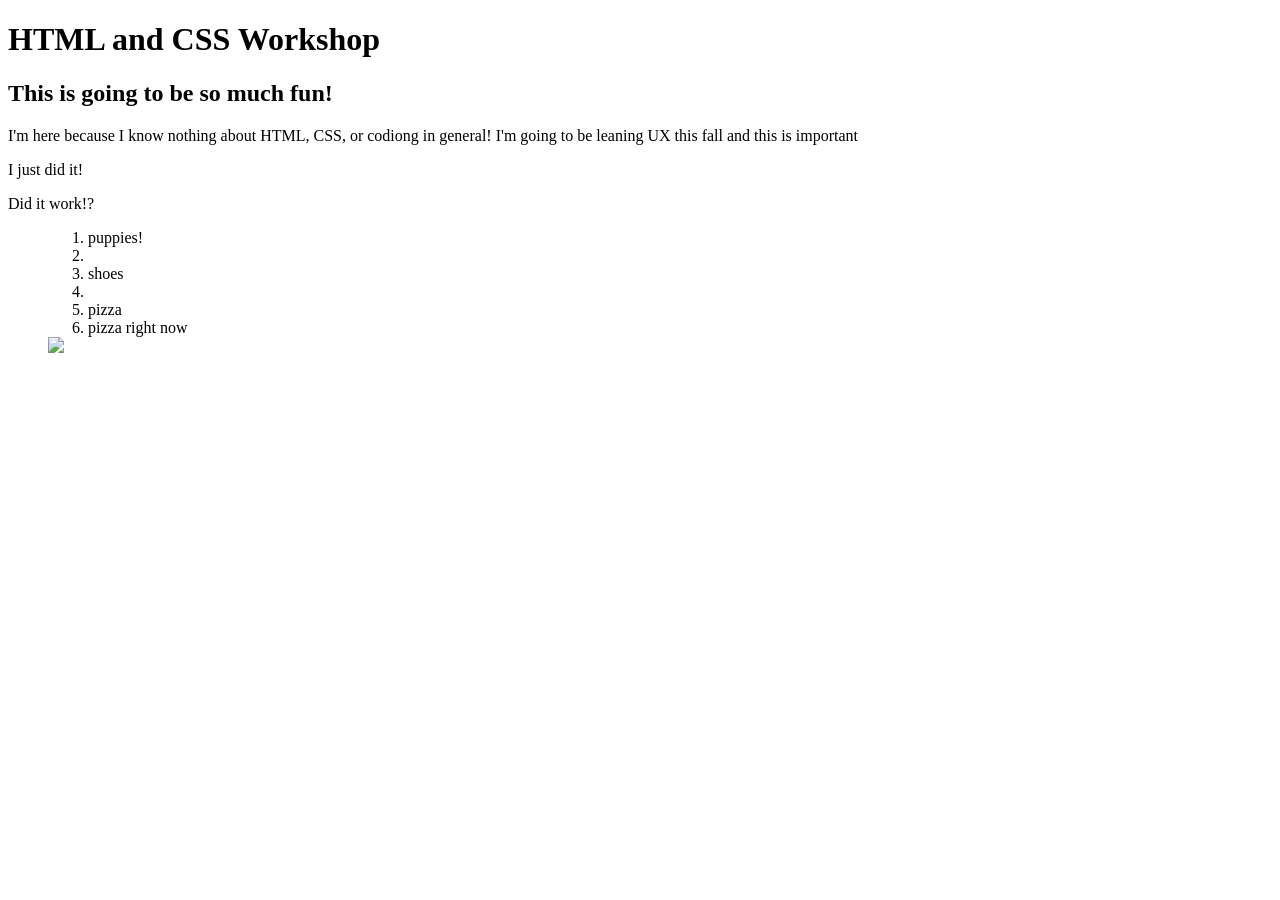
==== index.html @ b4656cb2 "Create index.html" ====
<!DOCTYPE html>
<html>
<head>
  <meta charset="utf-8">
  <meta name="viewport" content="width=device-width">
  <title>JS Bin</title>
  <link rel=:stylesheet" type="text/css" href="style.css">
</head>
<body>
  <h1>HTML and CSS Workshop</h1>
  <h2>This is going to be so much fun!</h2>
<div>
  <p>I'm here because I know nothing about HTML, CSS, or codiong in general! I'm going to be leaning UX this fall and this is important </p>
  <p>I just did it!<p>
  <p>Did it work!?<p>
</div>
  <ul>
<ol>
  <li>puppies!</li>
    <li id="make-me-orange" class="red-background":cameras</li>
    <li>shoes</li>
    <li class=""toast</li>
    <li class="red-background">pizza</li>
    <li>pizza right now</li>
   </ol>
    
    <img src="https://s3.amazonaws.com/cdn-origin-etr.akc.org/wp-content/uploads/2017/11/12231413/Labrador-Retriever-MP.jpg" />
</body>
  
</html>
---- style.css ----
h1 {
  color: blue;
  background: pink;
}
body {
  background-color: green;
}
body {
  color: #ff00aa;
}
li{
  background-color: maroon;
}
li:nth-child(5){
  background-color: yellow;
}  

#make-me-orange {
  background-color: black;
}

img {
  width: 100%;
}
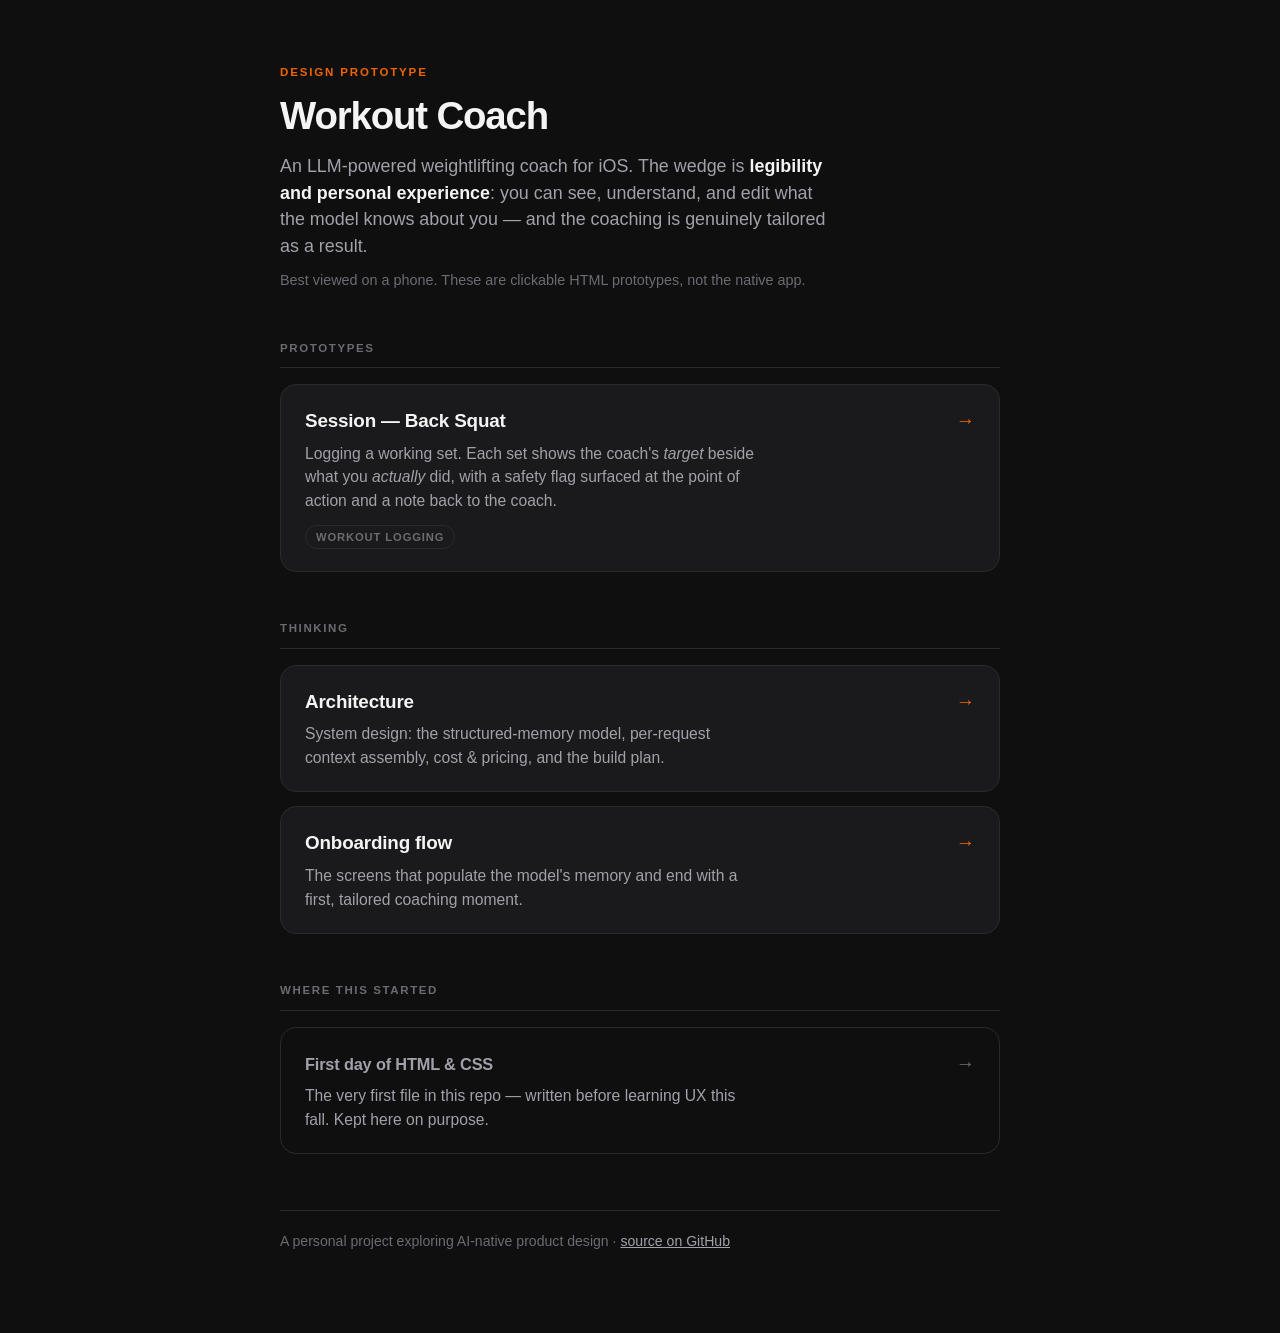
==== commit 6a3ee034: "Add landing page; preserve original first-day file New index.html is a dark, tidy landing page linki" ====
--- a/index.html
+++ b/index.html
@@ -1,30 +1,149 @@
 <!DOCTYPE html>
-<html>
+<html lang="en">
 <head>
-  <meta charset="utf-8">
-  <meta name="viewport" content="width=device-width">
-  <title>JS Bin</title>
-  <link rel=:stylesheet" type="text/css" href="style.css">
+<meta charset="UTF-8" />
+<meta name="viewport" content="width=device-width, initial-scale=1.0" />
+<title>Workout Coach — Prototypes</title>
+<style>
+  :root {
+    --bg: #0f0f10;
+    --card: #1a1a1c;
+    --ink: #f4f4f5;
+    --ink-soft: #a1a1aa;
+    --ink-faint: #6b6b72;
+    --accent: #f06400;
+    --hair: #2a2a2d;
+  }
+  * { box-sizing: border-box; margin: 0; padding: 0; }
+  body {
+    font-family: -apple-system, BlinkMacSystemFont, "SF Pro Text", "Helvetica Neue", Arial, sans-serif;
+    background: var(--bg);
+    color: var(--ink);
+    -webkit-font-smoothing: antialiased;
+    line-height: 1.5;
+    min-height: 100vh;
+    padding: 64px 24px 80px;
+  }
+  .wrap { max-width: 720px; margin: 0 auto; }
+
+  .eyebrow {
+    font-size: 0.72rem; letter-spacing: 0.16em; text-transform: uppercase;
+    color: var(--accent); font-weight: 700; margin-bottom: 14px;
+  }
+  h1 {
+    font-size: 2.4rem; line-height: 1.08; letter-spacing: -0.03em;
+    font-weight: 800; margin-bottom: 16px;
+  }
+  .lede {
+    font-size: 1.12rem; color: var(--ink-soft); max-width: 56ch; margin-bottom: 8px;
+  }
+  .lede strong { color: var(--ink); font-weight: 600; }
+
+  .section-title {
+    font-size: 0.72rem; letter-spacing: 0.14em; text-transform: uppercase;
+    color: var(--ink-faint); font-weight: 700;
+    margin: 48px 0 16px; padding-bottom: 10px; border-bottom: 1px solid var(--hair);
+  }
+
+  .grid { display: grid; gap: 14px; }
+
+  .card {
+    display: block; text-decoration: none; color: inherit;
+    background: var(--card); border: 1px solid var(--hair);
+    border-radius: 16px; padding: 22px 24px;
+    transition: border-color .15s ease, transform .15s ease;
+  }
+  .card:hover { border-color: var(--accent); transform: translateY(-2px); }
+  .card .row { display: flex; align-items: baseline; justify-content: space-between; gap: 12px; }
+  .card h3 { font-size: 1.18rem; font-weight: 700; letter-spacing: -0.01em; }
+  .card .arrow { color: var(--accent); font-weight: 700; font-size: 1.2rem; }
+  .card p { color: var(--ink-soft); font-size: 0.98rem; margin-top: 6px; max-width: 52ch; }
+  .card .tag {
+    display: inline-block; margin-top: 12px;
+    font-size: 0.7rem; letter-spacing: 0.08em; text-transform: uppercase;
+    color: var(--ink-faint); font-weight: 600;
+    border: 1px solid var(--hair); border-radius: 999px; padding: 3px 10px;
+  }
+
+  .card.muted { background: transparent; }
+  .card.muted h3 { color: var(--ink-soft); font-weight: 600; font-size: 1.02rem; }
+  .card.muted .arrow { color: var(--ink-faint); }
+
+  footer {
+    margin-top: 56px; padding-top: 20px; border-top: 1px solid var(--hair);
+    color: var(--ink-faint); font-size: 0.88rem;
+  }
+  footer a { color: var(--ink-soft); }
+
+  .hint {
+    margin-top: 10px; font-size: 0.9rem; color: var(--ink-faint);
+  }
+</style>
 </head>
 <body>
-  <h1>HTML and CSS Workshop</h1>
-  <h2>This is going to be so much fun!</h2>
-<div>
-  <p>I'm here because I know nothing about HTML, CSS, or codiong in general! I'm going to be leaning UX this fall and this is important </p>
-  <p>I just did it!<p>
-  <p>Did it work!?<p>
-</div>
-  <ul>
-<ol>
-  <li>puppies!</li>
-    <li id="make-me-orange" class="red-background":cameras</li>
-    <li>shoes</li>
-    <li class=""toast</li>
-    <li class="red-background">pizza</li>
-    <li>pizza right now</li>
-   </ol>
-    
-    <img src="https://s3.amazonaws.com/cdn-origin-etr.akc.org/wp-content/uploads/2017/11/12231413/Labrador-Retriever-MP.jpg" />
+  <div class="wrap">
+    <div class="eyebrow">Design Prototype</div>
+    <h1>Workout Coach</h1>
+    <p class="lede">
+      An LLM-powered weightlifting coach for iOS. The wedge is
+      <strong>legibility and personal experience</strong>: you can see, understand,
+      and edit what the model knows about you — and the coaching is genuinely
+      tailored as a result.
+    </p>
+    <p class="hint">Best viewed on a phone. These are clickable HTML prototypes, not the native app.</p>
+
+    <div class="section-title">Prototypes</div>
+    <div class="grid">
+      <a class="card" href="prototypes/session-back-squat.html">
+        <div class="row">
+          <h3>Session — Back Squat</h3>
+          <span class="arrow">→</span>
+        </div>
+        <p>
+          Logging a working set. Each set shows the coach's <em>target</em> beside what you
+          <em>actually</em> did, with a safety flag surfaced at the point of action and a
+          note back to the coach.
+        </p>
+        <span class="tag">Workout logging</span>
+      </a>
+    </div>
+
+    <div class="section-title">Thinking</div>
+    <div class="grid">
+      <a class="card" href="docs/architecture.md">
+        <div class="row">
+          <h3>Architecture</h3>
+          <span class="arrow">→</span>
+        </div>
+        <p>System design: the structured-memory model, per-request context assembly,
+           cost &amp; pricing, and the build plan.</p>
+      </a>
+      <a class="card" href="docs/onboarding-flow.md">
+        <div class="row">
+          <h3>Onboarding flow</h3>
+          <span class="arrow">→</span>
+        </div>
+        <p>The screens that populate the model's memory and end with a first,
+           tailored coaching moment.</p>
+      </a>
+    </div>
+
+    <div class="section-title">Where this started</div>
+    <div class="grid">
+      <a class="card muted" href="first-day.html">
+        <div class="row">
+          <h3>First day of HTML &amp; CSS</h3>
+          <span class="arrow">→</span>
+        </div>
+        <p>The very first file in this repo — written before learning UX this fall.
+           Kept here on purpose.</p>
+      </a>
+    </div>
+
+    <footer>
+      A personal project exploring AI-native product design ·
+      <a href="https://github.com/eijadi/First-Day-HTML-and-CSS">source on GitHub</a>
+    </footer>
+  </div>
 </body>
-  
 </html>
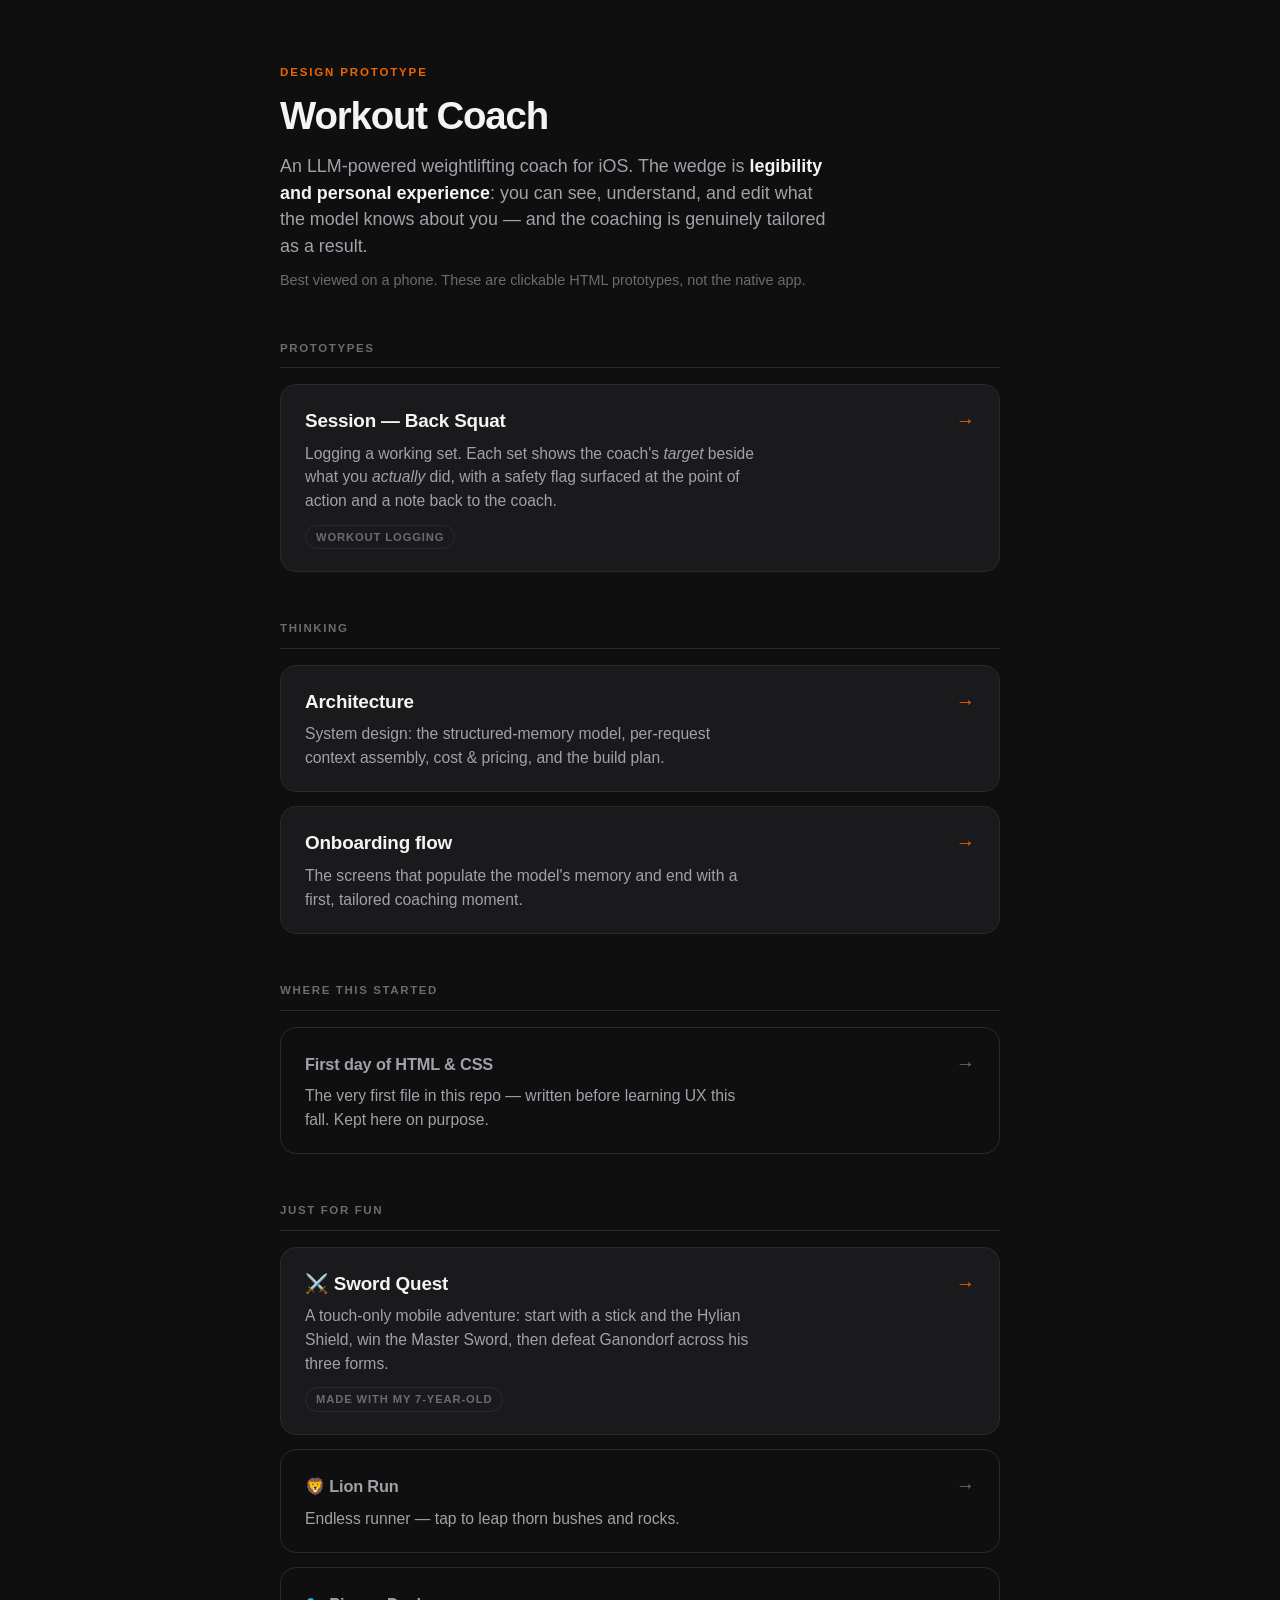
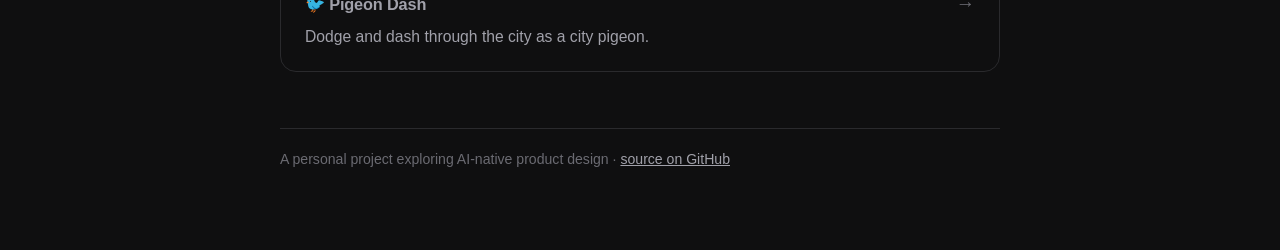
==== commit 327b69a9: "Add Sword Quest: a touch-only Zelda-style adventure game A mobile game designed by a 7-year-old: - T" ====
--- a/index.html
+++ b/index.html
@@ -140,6 +140,27 @@
       </a>
     </div>
 
+    <div class="section-title">Just for fun</div>
+    <div class="grid">
+      <a class="card" href="zelda-quest.html">
+        <div class="row">
+          <h3>⚔️ Sword Quest</h3>
+          <span class="arrow">→</span>
+        </div>
+        <p>A touch-only mobile adventure: start with a stick and the Hylian Shield,
+           win the Master Sword, then defeat Ganondorf across his three forms.</p>
+        <span class="tag">Made with my 7-year-old</span>
+      </a>
+      <a class="card muted" href="lion-run.html">
+        <div class="row"><h3>🦁 Lion Run</h3><span class="arrow">→</span></div>
+        <p>Endless runner — tap to leap thorn bushes and rocks.</p>
+      </a>
+      <a class="card muted" href="pigeon-dash.html">
+        <div class="row"><h3>🐦 Pigeon Dash</h3><span class="arrow">→</span></div>
+        <p>Dodge and dash through the city as a city pigeon.</p>
+      </a>
+    </div>
+
     <footer>
       A personal project exploring AI-native product design ·
       <a href="https://github.com/eijadi/First-Day-HTML-and-CSS">source on GitHub</a>
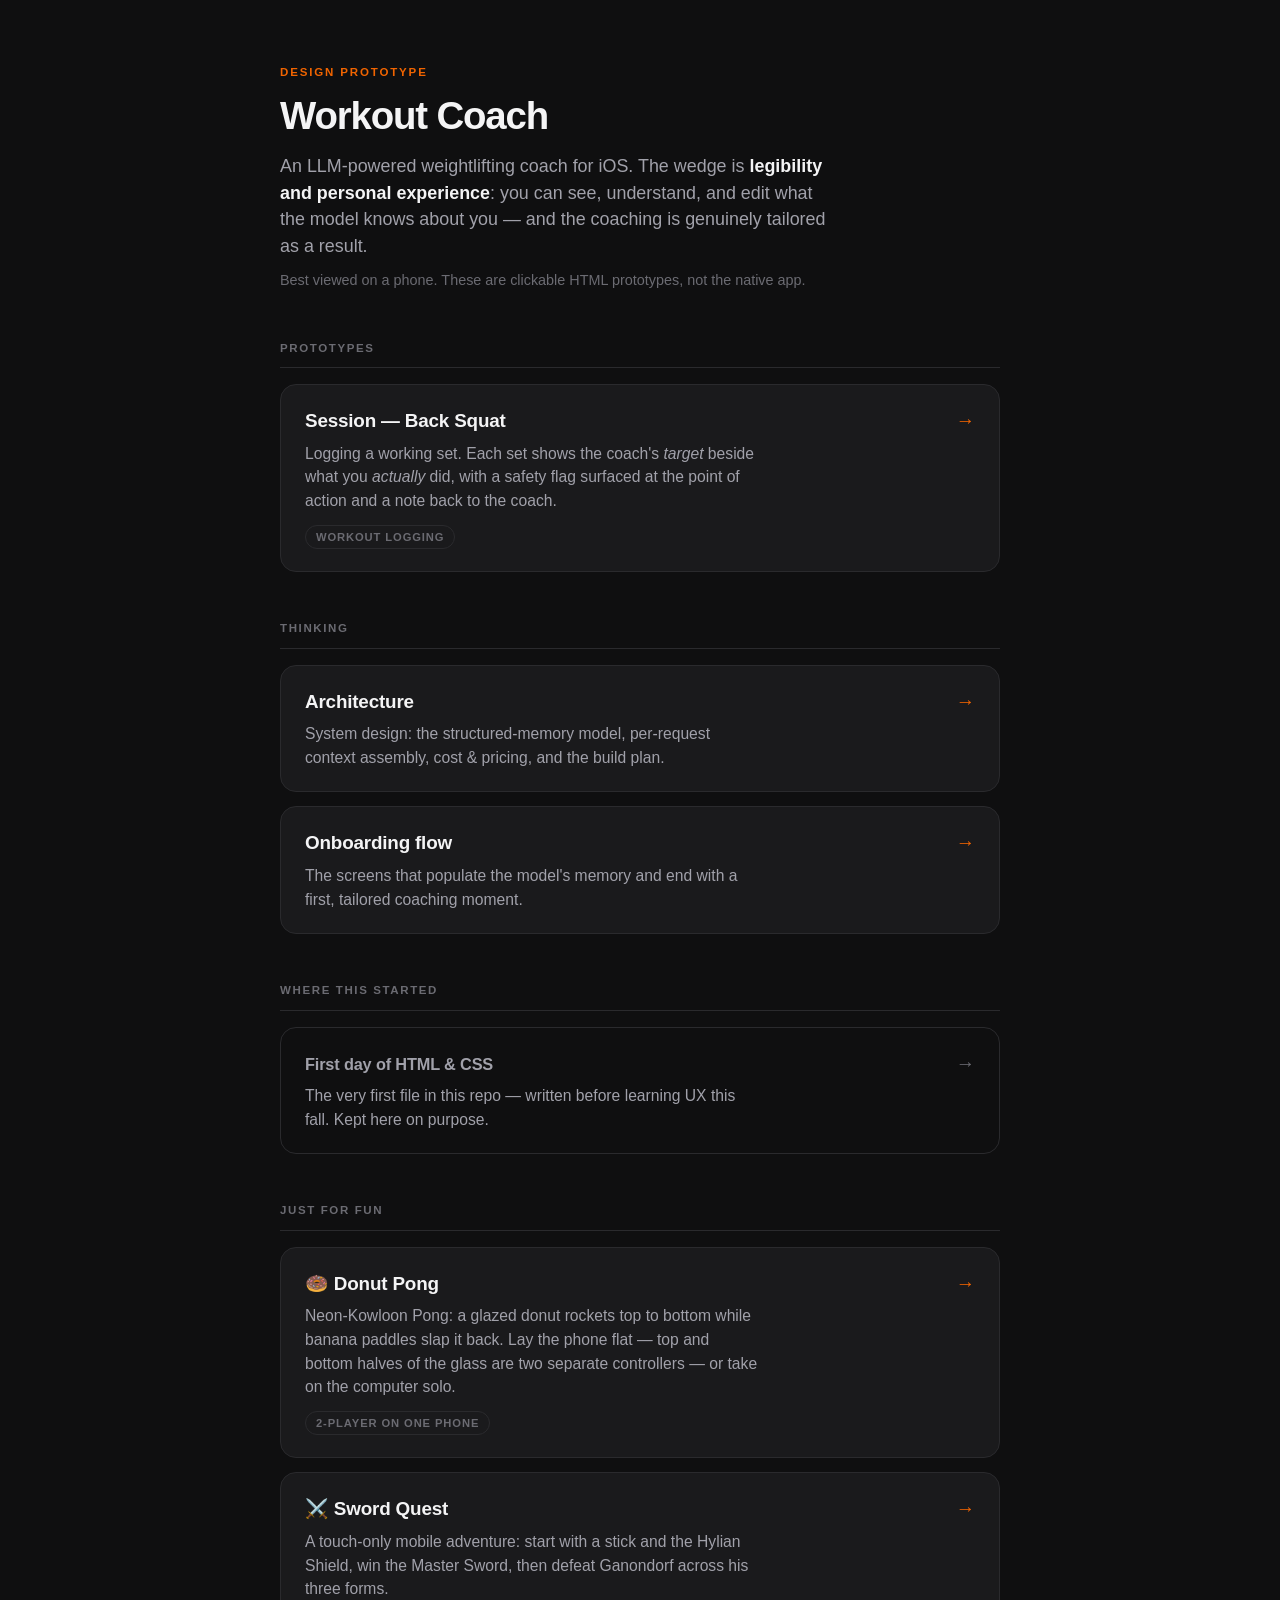
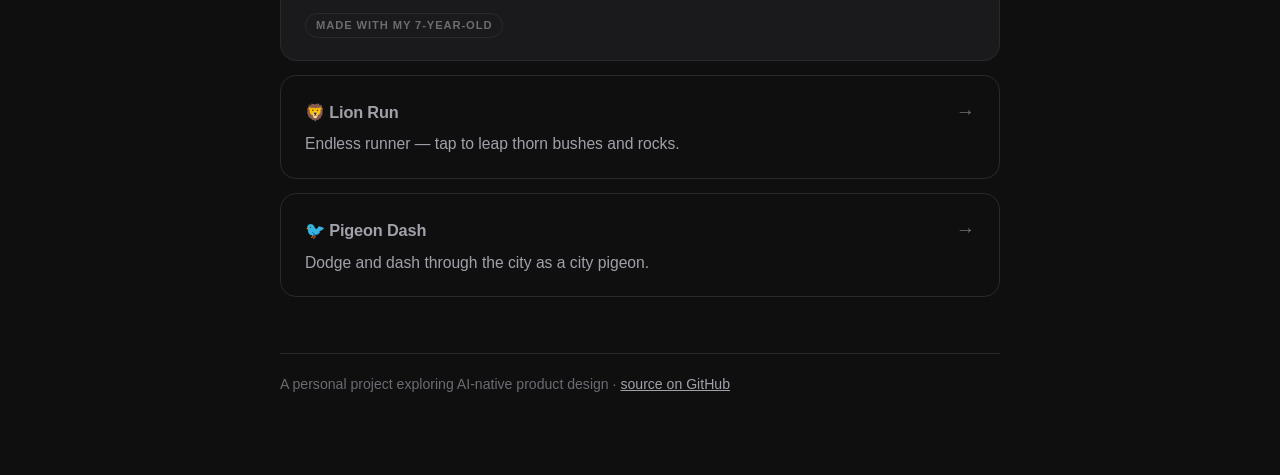
==== commit 946ae88c: "Add Donut Pong: neon two-player vertical Pong with banana paddles A glazed donut bounces top-to-bott" ====
--- a/index.html
+++ b/index.html
@@ -142,6 +142,16 @@
 
     <div class="section-title">Just for fun</div>
     <div class="grid">
+      <a class="card" href="donut-pong.html">
+        <div class="row">
+          <h3>🍩 Donut Pong</h3>
+          <span class="arrow">→</span>
+        </div>
+        <p>Neon-Kowloon Pong: a glazed donut rockets top to bottom while banana
+           paddles slap it back. Lay the phone flat — top and bottom halves of the
+           glass are two separate controllers — or take on the computer solo.</p>
+        <span class="tag">2-player on one phone</span>
+      </a>
       <a class="card" href="zelda-quest.html">
         <div class="row">
           <h3>⚔️ Sword Quest</h3>
